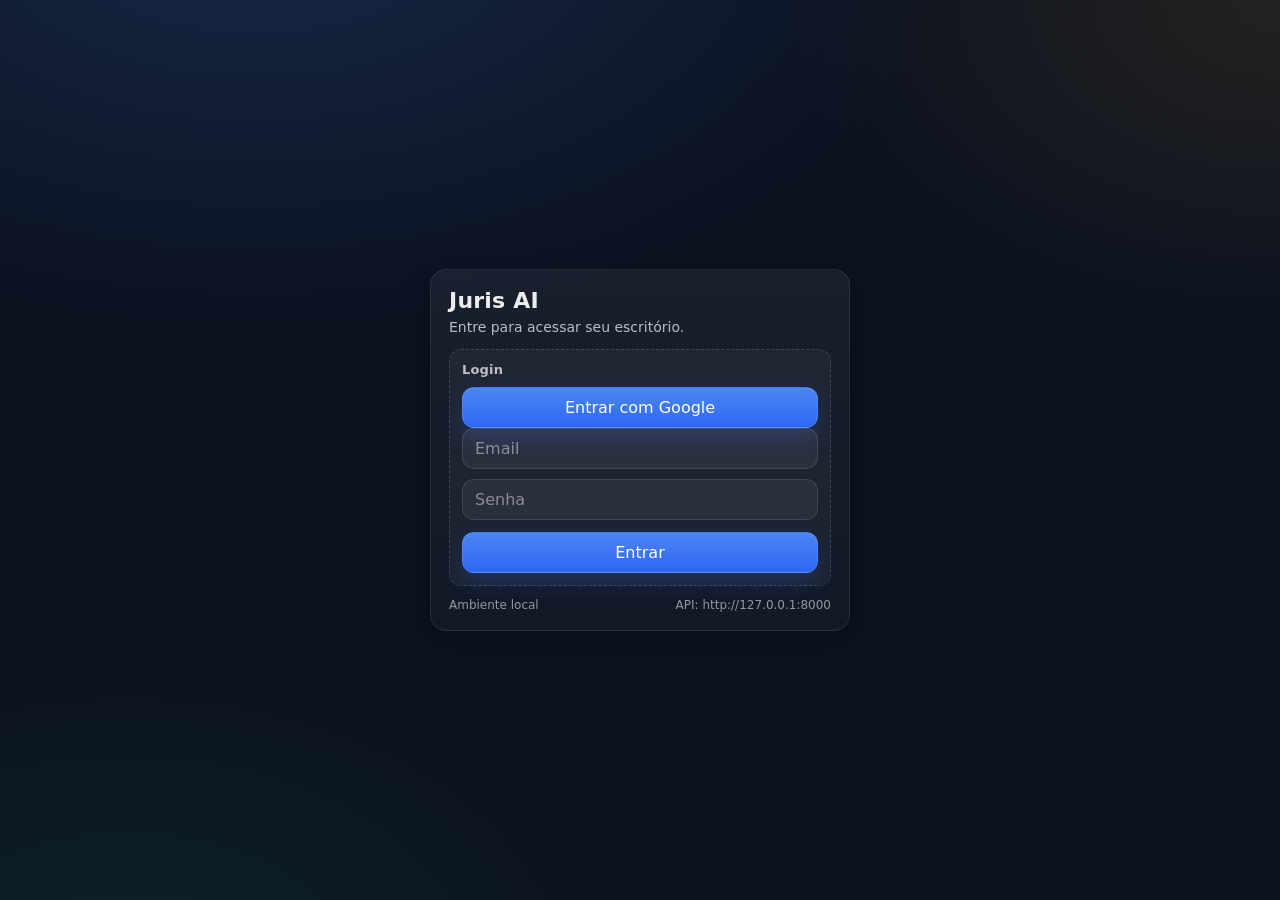
==== frontend/attacks.html @ 19057503 "att" ====
<!DOCTYPE html>
<html lang="pt-BR">
<head>
  <meta charset="UTF-8" />
  <meta name="viewport" content="width=device-width,initial-scale=1.0" />
  <title>Ataque & Defesa - Juris AI</title>
  <link rel="stylesheet" href="styles.css" />
</head>
<body>

<div class="app-shell">

  <aside class="sidebar">
    <div class="brand">
      <div>
        <strong>Juris AI</strong><br/>
        <span>Ataque & Defesa</span>
      </div>
      <span style="width:10px;height:10px;border-radius:999px;background:var(--primary);box-shadow:0 0 0 4px rgba(79,140,255,.18)"></span>
    </div>

    <nav class="nav">
      <a href="dashboard.html">🏠 Dashboard</a>
      <a href="documents.html">📁 Documentos</a>
      <a href="process.html">📌 Processos</a>
      <a class="active" href="attacks.html">⚔️ Ataque & Defesa</a>
      <a href="import.html">⬆️ Import CSV</a>

      <div class="hint">
        Workspace textual por processo (estratégia + rascunho da peça).
      </div>
    </nav>
  </aside>

  <main class="main">

    <header class="topbar">
      <h1>Ataque & Defesa</h1>
      <div style="display:flex; gap:10px; align-items:center;">
        <button class="secondary" id="btnNew">Novo</button>
        <button class="secondary" id="btnSave">Salvar (stub)</button>
        <button onclick="logout()">Sair</button>
      </div>
    </header>

    <section class="grid">

      <!-- CONTEXTO -->
      <div class="box">
        <h2>Contexto</h2>

        <div class="form-box">
          <h3>Processo</h3>
          <select id="processSelect">
            <option value="">Carregando processos...</option>
          </select>
        </div>

        <div class="form-box">
          <h3>Estratégia</h3>
          <input id="thesis" placeholder="Tese central (ex: nulidade, prescrição, etc)" />
          <input id="goal" placeholder="Objetivo (ex: improcedência, acordo, liminar...)" />
          <input id="risk" placeholder="Riscos (ex: prova fraca, prazo apertado...)" />
        </div>

        <div class="form-box">
          <h3>Anexos úteis (auto + manual)</h3>

          <textarea
            id="refDocs"
            rows="6"
            placeholder="Documentos do processo (auto) + observações manuais"
            style="width:100%; padding:12px; border-radius:12px;
                   border:1px solid rgba(255,255,255,.10);
                   background: rgba(255,255,255,.05);
                   color: rgba(255,255,255,.92);
                   outline:none;"></textarea>

          <p class="muted" style="margin-top:8px;">
            Ao selecionar o processo, os documentos vinculados aparecem aqui automaticamente.
          </p>
        </div>
      </div>

      <!-- PEÇA -->
      <div class="box">
        <h2>Peça (rascunho)</h2>

        <div class="form-box">
          <h3>Modelo</h3>
          <select id="template">
            <option value="contestacao">Contestação</option>
            <option value="peticao_inicial">Petição inicial</option>
            <option value="recurso">Recurso</option>
            <option value="manifestacao">Manifestação</option>
            <option value="outro">Outro</option>
          </select>
        </div>

        <textarea
          id="draft"
          rows="18"
          placeholder="Escreva aqui o rascunho da peça..."
          style="width:100%; padding:12px; border-radius:12px;
                 border:1px solid rgba(255,255,255,.10);
                 background: rgba(255,255,255,.05);
                 color: rgba(255,255,255,.92);
                 outline:none;"></textarea>

        <div style="display:flex; gap:10px; margin-top:10px;">
          <button class="secondary" id="btnCopy" style="flex:1;">Copiar</button>
          <button id="btnExport" style="flex:1;">Exportar TXT</button>
        </div>

        <p class="muted" id="status" style="margin-top:10px;">Pronto.</p>
      </div>

    </section>

    <script type="module" src="attacks.js"></script>
  </main>
</div>

</body>
</html>
---- frontend/styles.css ----
/* =====================
   DESIGN TOKENS
===================== */
:root{
  --bg: #0b1220;
  --surface: #0f172a;     /* slate-900 */
  --card: #111c33;        /* custom */
  --muted: rgba(255,255,255,.08);
  --muted-2: rgba(255,255,255,.12);

  --text: rgba(255,255,255,.92);
  --text-dim: rgba(255,255,255,.70);
  --text-faint: rgba(255,255,255,.52);

  --primary: #4f8cff;
  --primary-2: #2f6bff;

  --danger: #ff4d4f;
  --warn: #ffb020;
  --ok: #22c55e;

  --radius: 16px;
  --radius-sm: 12px;

  --shadow: 0 12px 35px rgba(0,0,0,.35);
  --shadow-soft: 0 8px 22px rgba(0,0,0,.22);

  --ring: 0 0 0 4px rgba(79,140,255,.25);
}

/* =====================
   RESET / BASE
===================== */
*{ box-sizing:border-box; }
html, body{ height:100%; }
body{
  margin:0;
  padding:24px;
  font-family: ui-sans-serif, system-ui, -apple-system, Segoe UI, Roboto, Arial, "Helvetica Neue", Helvetica, sans-serif;
  background:
    radial-gradient(1200px 700px at 20% -10%, rgba(79,140,255,.18), transparent 60%),
    radial-gradient(900px 600px at 100% 0%, rgba(255,176,32,.10), transparent 55%),
    radial-gradient(900px 600px at 10% 110%, rgba(34,197,94,.10), transparent 55%),
    var(--bg);
  color: var(--text);
}

a{ color: inherit; }
a:hover{ color: rgba(255,255,255,.95); }

ul{ margin:0; padding:0; list-style:none; }
button, input, select{ font:inherit; }

.muted{ color: var(--text-dim); font-size: 13px; }
.row{ display:flex; gap:10px; flex-wrap:wrap; align-items:center; }

/* =====================
   TOPBAR
===================== */
.topbar{
  display:flex;
  align-items:center;
  justify-content:space-between;
  gap:12px;
  margin-bottom:18px;
  padding:14px 16px;
  border-radius: var(--radius);
  background: linear-gradient(180deg, rgba(255,255,255,.06), rgba(255,255,255,.03));
  border: 1px solid var(--muted);
  box-shadow: var(--shadow-soft);
}

.topbar h1{
  margin:0;
  font-size: 18px;
  letter-spacing: .2px;
}
.topbar h1::after{
  content:"";
  display:inline-block;
  width:8px; height:8px;
  border-radius:999px;
  background: var(--primary);
  margin-left:10px;
  box-shadow: 0 0 0 4px rgba(79,140,255,.18);
}

/* =====================
   BUTTONS
===================== */
button{
  border:1px solid rgba(255,255,255,.10);
  background: linear-gradient(180deg, rgba(79,140,255,.95), rgba(47,107,255,.95));
  color:white;
  padding:10px 14px;
  border-radius: 12px;
  cursor:pointer;
  box-shadow: 0 10px 22px rgba(47,107,255,.22);
  transition: transform .08s ease, filter .15s ease, box-shadow .15s ease;
}
button:hover{
  filter: brightness(1.05);
  box-shadow: 0 14px 28px rgba(47,107,255,.26);
}
button:active{ transform: translateY(1px); }
button:disabled{
  opacity:.55;
  cursor:not-allowed;
  box-shadow:none;
}

button.secondary{
  background: linear-gradient(180deg, rgba(255,255,255,.08), rgba(255,255,255,.04));
  box-shadow:none;
}

button.danger{
  background: linear-gradient(180deg, rgba(255,77,79,.95), rgba(220,38,38,.95));
  box-shadow: 0 10px 22px rgba(255,77,79,.20);
}

.btn-small{
  padding:8px 10px;
  border-radius:10px;
  font-size:13px;
}

/* =====================
   INPUTS / SELECTS
===================== */
input, select{
  width:100%;
  padding:10px 12px;
  border-radius: 12px;
  border: 1px solid rgba(255,255,255,.10);
  background: rgba(255,255,255,.06);
  color: var(--text);
  outline:none;
  transition: box-shadow .15s ease, border-color .15s ease, background .15s ease;
}

input::placeholder{ color: rgba(255,255,255,.45); }
input:focus, select:focus{
  border-color: rgba(79,140,255,.55);
  box-shadow: var(--ring);
  background: rgba(255,255,255,.07);
}

select option{
  background:#0f172a;
  color: white;
}

/* =====================
   STATUS BAR (dark consistent)
===================== */
.statusbar{
  display:flex;
  justify-content:space-between;
  align-items:center;
  gap:16px;
  padding:14px 16px;
  border-radius:14px;
  background: linear-gradient(180deg, rgba(255,255,255,.06), rgba(255,255,255,.03));
  border: 1px solid rgba(255,255,255,0.10);
  box-shadow: var(--shadow-soft);
  margin: 10px 0 18px;
}

.status-left{
  display:flex;
  align-items:center;
  gap:10px;
  flex-wrap:wrap;
}

.dot{
  width:10px;
  height:10px;
  border-radius:999px;
  display:inline-block;
}
.dot-green{ background: var(--ok); }
.dot-red{ background: var(--danger); }

.status-right{
  display:flex;
  gap:8px;
  flex-wrap:wrap;
  justify-content:flex-end;
}

.pill{
  background: rgba(255,255,255,0.06);
  border:1px solid rgba(255,255,255,0.10);
  padding:6px 10px;
  border-radius:999px;
  font-size:13px;
  color: var(--text-dim);
}
.pill b{ color: rgba(255,255,255,.92); }
.pill.danger{
  background: rgba(255,77,79,0.10);
  border-color: rgba(255,77,79,0.22);
}

/* =====================
   TOP CARDS
===================== */
.cards{
  display:grid;
  grid-template-columns: repeat(3, 1fr);
  gap: 14px;
  margin: 18px 0 20px;
}

.card{
  border-radius: var(--radius);
  border: 1px solid var(--muted);
  background:
    radial-gradient(700px 350px at 0% 0%, rgba(79,140,255,.14), transparent 55%),
    linear-gradient(180deg, rgba(255,255,255,.06), rgba(255,255,255,.03));
  box-shadow: var(--shadow-soft);
  padding: 16px;
  text-align:left;
  overflow:hidden;
  position:relative;
}
.card h3{
  margin:0;
  font-size: 13px;
  color: var(--text-dim);
  font-weight: 600;
  letter-spacing: .25px;
}
.card span{
  display:block;
  margin-top:10px;
  font-size: 28px;
  font-weight: 800;
  color: white;
}
.card::after{
  content:"";
  position:absolute;
  right:-40px; top:-40px;
  width:120px; height:120px;
  border-radius: 999px;
  background: rgba(255,255,255,.06);
  filter: blur(0.2px);
}

/* quando bloqueado, mantém dark (não vira branco) */
.card-blocked{
  border: 1px solid rgba(255,77,79,.35);
  background:
    radial-gradient(700px 350px at 0% 0%, rgba(255,77,79,.12), transparent 60%),
    linear-gradient(180deg, rgba(255,255,255,.06), rgba(255,255,255,.03));
}
.card-blocked h3{ color: rgba(255,77,79,.92); }
.card-blocked span{ color: rgba(255,255,255,.96); }

/* =====================
   GRID / BOXES
===================== */
.grid{
  display:grid;
  grid-template-columns: repeat(auto-fit, minmax(340px, 1fr));
  gap: 16px;
}

.box{
  border-radius: var(--radius);
  border: 1px solid var(--muted);
  background: linear-gradient(180deg, rgba(255,255,255,.06), rgba(255,255,255,.03));
  box-shadow: var(--shadow-soft);
  padding: 16px;
}

.box h2{
  margin:0 0 12px 0;
  font-size: 16px;
  letter-spacing: .2px;
}

/* =====================
   FORMS
===================== */
.form-box{
  border-radius: var(--radius-sm);
  border: 1px dashed rgba(255,255,255,.14);
  background: rgba(255,255,255,.04);
  padding: 12px;
  margin-bottom: 14px;
}

.form-box h3{
  margin: 0 0 10px 0;
  font-size: 13px;
  color: var(--text-dim);
  font-weight: 700;
  letter-spacing: .2px;
}

.form-box input,
.form-box select{ margin-bottom: 10px; }
.form-box button{ width:100%; }

/* =====================
   CHECKBOX
===================== */
label{ color: var(--text-dim); }

label input[type="checkbox"]{
  width: 18px;
  height: 18px;
  accent-color: var(--primary);
}

label.checkbox{
  display:flex;
  gap:10px;
  align-items:center;
  padding:10px 12px;
  border-radius: 12px;
  border: 1px solid rgba(255,255,255,.10);
  background: rgba(255,255,255,.05);
}

/* =====================
   LIST ITEMS (default)
===================== */
ul li{
  padding: 10px 12px;
  border-radius: 12px;
  border: 1px solid rgba(255,255,255,.08);
  background: rgba(255,255,255,.04);
  margin-bottom: 10px;
  color: var(--text);
  box-shadow: 0 8px 18px rgba(0,0,0,.18);
}
ul li:last-child{ margin-bottom: 0; }

/* =====================
   DEADLINES LIST ITEMS (layout)
===================== */
.deadline-item{
  display:flex;
  justify-content:space-between;
  align-items:center;
  gap:12px;
  padding:12px 12px;
  border-radius:12px;
  background: rgba(255,255,255,.04);
  border: 1px solid rgba(255,255,255,.08);
  margin-bottom:10px;
}

.deadline-left{ display:flex; flex-direction:column; gap:4px; }
.deadline-title{ display:flex; align-items:center; gap:10px; }
.deadline-meta{ font-size:13px; color: var(--text-dim); }

.badge{
  font-size:12px;
  font-weight:700;
  padding:4px 8px;
  border-radius:999px;
  border:1px solid transparent;
  letter-spacing:.2px;
}
.badge-danger{
  color: rgba(255,255,255,.92);
  background: rgba(255,77,79,0.14);
  border-color: rgba(255,77,79,0.25);
}
.badge-muted{
  color: rgba(255,255,255,.82);
  background: rgba(148,163,184,0.12);
  border-color: rgba(148,163,184,0.22);
}

/* =====================
   DEADLINES VISUAL STATES
===================== */
.deadline-done{
  opacity: .65;
  text-decoration: line-through;
}

.deadline-expired{
  border-color: rgba(255,77,79,.35);
  background: rgba(255,77,79,.10);
}

.deadline-today{
  border-color: rgba(255,176,32,.35);
  background: rgba(255,176,32,.10);
}

.deadline-soon{
  border-color: rgba(79,140,255,.35);
  background: rgba(79,140,255,.10);
}

/* =====================
   LOCK OVERLAY
===================== */
#lock-overlay{
  position: fixed;
  inset: 0;
  background: rgba(0,0,0,.78);
  backdrop-filter: blur(6px);
  display:flex;
  align-items:center;
  justify-content:center;
  z-index: 9999;
  padding: 20px;
}

.lock-box{
  width: min(520px, 100%);
  border-radius: 18px;
  border: 1px solid rgba(255,255,255,.10);
  background:
    radial-gradient(900px 480px at 0% 0%, rgba(255,77,79,.18), transparent 55%),
    linear-gradient(180deg, rgba(255,255,255,.08), rgba(255,255,255,.04));
  box-shadow: var(--shadow);
  padding: 18px;
}

.lock-box h2{
  margin: 0 0 6px 0;
  color: rgba(255,255,255,.95);
  font-size: 18px;
  letter-spacing: .2px;
}

.lock-box p{
  margin: 8px 0 0 0;
  color: var(--text-dim);
}

.lock-box h3{
  margin: 14px 0 8px 0;
  font-size: 13px;
  color: var(--text-dim);
  letter-spacing: .2px;
}

.lock-box ul li{
  background: rgba(255,77,79,.10);
  border-color: rgba(255,77,79,.25);
  box-shadow:none;
}

/* =====================
   RESPONSIVE
===================== */
@media (max-width: 860px){
  .cards{ grid-template-columns: 1fr; }
  body{ padding: 16px; }
  .grid{ grid-template-columns: 1fr; }
}

/* =====================
   APP SHELL (SIDEBAR)
===================== */
.app-shell{
  display:grid;
  grid-template-columns: 260px 1fr;
  gap:16px;
  align-items:start;
}

.sidebar{
  position: sticky;
  top: 16px;
  align-self:start;

  border-radius: var(--radius);
  border: 1px solid var(--muted);
  background: linear-gradient(180deg, rgba(255,255,255,.06), rgba(255,255,255,.03));
  box-shadow: var(--shadow-soft);
  padding: 14px;
  min-height: calc(100vh - 32px);
}

.sidebar .brand{
  display:flex;
  align-items:center;
  justify-content:space-between;
  gap:10px;
  padding: 10px 10px 12px;
  border-radius: 14px;
  border: 1px solid rgba(255,255,255,.08);
  background: rgba(255,255,255,.04);
  margin-bottom: 12px;
}

.sidebar .brand strong{
  font-size: 14px;
  letter-spacing:.3px;
}
.sidebar .brand span{
  font-size: 12px;
  opacity:.7;
}

.nav{
  display:flex;
  flex-direction:column;
  gap:8px;
  margin-top: 10px;
}

.nav a{
  display:flex;
  align-items:center;
  gap:10px;
  padding: 10px 12px;
  border-radius: 14px;
  border: 1px solid rgba(255,255,255,.08);
  background: rgba(255,255,255,.03);
  color: rgba(255,255,255,.88);
  transition: transform .08s ease, background .15s ease, border-color .15s ease;
}

.nav a:hover{
  background: rgba(255,255,255,.05);
  border-color: rgba(79,140,255,.25);
}

.nav a.active{
  border-color: rgba(79,140,255,.45);
  background: rgba(79,140,255,.12);
  box-shadow: 0 0 0 4px rgba(79,140,255,.12);
}

.nav .hint{
  margin-top: 10px;
  padding: 10px 12px;
  border-radius: 14px;
  border: 1px dashed rgba(255,255,255,.14);
  background: rgba(255,255,255,.03);
  color: rgba(255,255,255,.7);
  font-size: 12px;
  line-height: 1.35;
}

.main{
  min-width: 0;
}

/* =====================
   FIX: DARK CONSISTENCY
   (Você tinha umas partes claras no fim do CSS)
===================== */
.statusbar{
  background: rgba(255,255,255,.04) !important;
  border: 1px solid rgba(255,255,255,.10) !important;
  box-shadow: var(--shadow-soft) !important;
}

.pill{
  background: rgba(255,255,255,.04) !important;
  border: 1px solid rgba(255,255,255,.08) !important;
}

.deadline-item{
  background: rgba(255,255,255,.04) !important;
  border: 1px solid rgba(255,255,255,.08) !important;
}

.badge-muted{
  color: rgba(255,255,255,.82) !important;
  background: rgba(148,163,184,.14) !important;
  border-color: rgba(148,163,184,.22) !important;
}

/* bloqueio dos cards em dark (antes tava branco/vermelho claro) */
.card-blocked{
  border: 2px solid rgba(255,77,79,.55) !important;
  background:
    radial-gradient(700px 350px at 0% 0%, rgba(255,77,79,.18), transparent 55%),
    linear-gradient(180deg, rgba(255,255,255,.06), rgba(255,255,255,.03)) !important;
}
.card-blocked h3{ color: rgba(255,255,255,.80) !important; }
.card-blocked span{ color: white !important; }

/* =====================
   RESPONSIVE
===================== */
@media (max-width: 980px){
  .app-shell{ grid-template-columns: 1fr; }
  .sidebar{ position: relative; min-height:auto; }
}
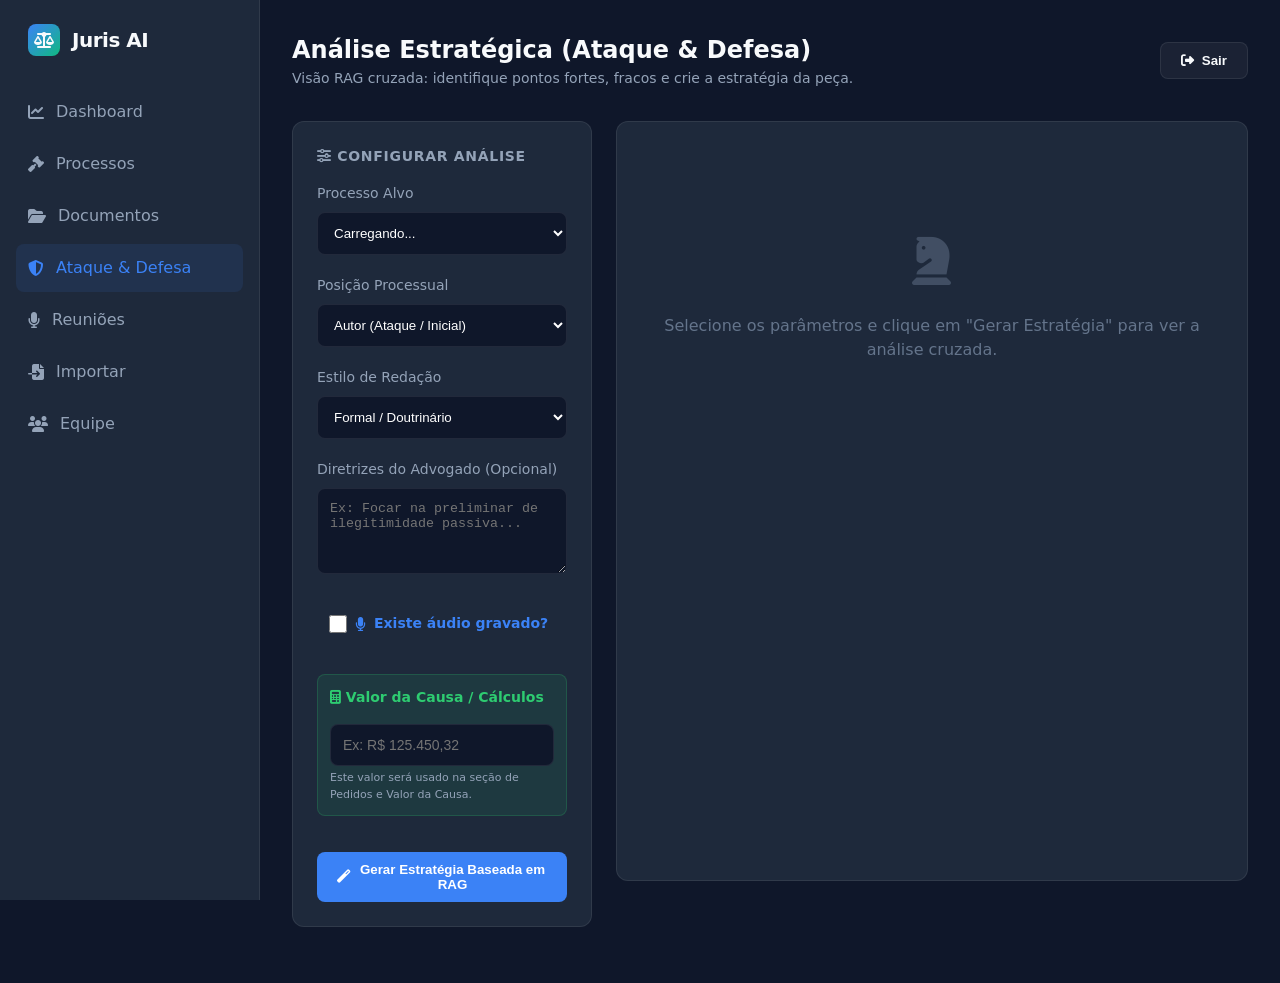
==== commit d072ad98: "final juris ai" ====
--- a/frontend/attacks.html
+++ b/frontend/attacks.html
@@ -5,121 +5,151 @@
   <meta name="viewport" content="width=device-width,initial-scale=1.0" />
   <title>Ataque & Defesa - Juris AI</title>
   <link rel="stylesheet" href="styles.css" />
+  <link rel="stylesheet" href="https://cdnjs.cloudflare.com/ajax/libs/font-awesome/6.4.0/css/all.min.css" />
 </head>
+
 <body>
+  <div class="app-shell">
+    
+    <!-- SIDEBAR -->
+    <aside class="sidebar">
+      <div class="brand">
+        <div class="brand-icon"><i class="fas fa-balance-scale"></i></div>
+        <h2>Juris AI</h2>
+      </div>
 
-<div class="app-shell">
+      <nav class="nav">
+        <a href="dashboard.html"><i class="fas fa-chart-line"></i> <span>Dashboard</span></a>
+        <a href="process.html"><i class="fas fa-gavel"></i> <span>Processos</span></a>
+        <a href="documents.html"><i class="fas fa-folder-open"></i> <span>Documentos</span></a>
+        <a class="active" href="attacks.html"><i class="fas fa-shield-halved"></i> <span>Ataque & Defesa</span></a>
+        <a href="meeting.html"><i class="fas fa-microphone"></i> <span>Reuniões</span></a>
+        <a href="import.html"><i class="fas fa-file-import"></i> <span>Importar</span></a>
+        <a href="team.html"><i class="fas fa-users"></i> <span>Equipe</span></a>
+      </nav>
+    </aside>
 
-  <aside class="sidebar">
-    <div class="brand">
-      <div>
-        <strong>Juris AI</strong><br/>
-        <span>Ataque & Defesa</span>
-      </div>
-      <span style="width:10px;height:10px;border-radius:999px;background:var(--primary);box-shadow:0 0 0 4px rgba(79,140,255,.18)"></span>
-    </div>
+    <main class="main">
+      <header class="topbar">
+        <div>
+          <h1>Análise Estratégica (Ataque & Defesa)</h1>
+          <p style="color: var(--text-secondary); font-size: 14px;">Visão RAG cruzada: identifique pontos fortes, fracos e crie a estratégia da peça.</p>
+        </div>
+        <div class="topbar-actions">
+          <button class="secondary" type="button" onclick="logout()"><i class="fas fa-sign-out-alt"></i> Sair</button>
+        </div>
+      </header>
 
-    <nav class="nav">
-      <a href="dashboard.html">🏠 Dashboard</a>
-      <a href="documents.html">📁 Documentos</a>
-      <a href="process.html">📌 Processos</a>
-      <a class="active" href="attacks.html">⚔️ Ataque & Defesa</a>
-      <a href="import.html">⬆️ Import CSV</a>
+      <div style="display: grid; grid-template-columns: 300px 1fr; gap: 24px; align-items: start;">
+        
+        <!-- ESQUERDA: CONFIGURAÇÃO -->
+        <div class="panel">
+          <h3 style="font-size: 14px; color: var(--text-secondary); text-transform: uppercase; letter-spacing: 0.05em; margin-bottom: 16px;">
+            <i class="fas fa-sliders-h"></i> Configurar Análise
+          </h3>
+          
+          <div class="form-group">
+            <label>Processo Alvo</label>
+            <select id="processSelect">
+              <option value="">Carregando...</option>
+            </select>
+          </div>
 
-      <div class="hint">
-        Workspace textual por processo (estratégia + rascunho da peça).
-      </div>
-    </nav>
-  </aside>
+          <div class="form-group">
+            <label>Posição Processual</label>
+            <select id="modeSelect">
+              <option value="attack">Autor (Ataque / Inicial)</option>
+              <option value="defense">Réu (Defesa / Contestação)</option>
+            </select>
+          </div>
 
-  <main class="main">
+          <div class="form-group">
+            <label>Estilo de Redação</label>
+            <select id="styleSelect">
+              <option value="formal">Formal / Doutrinário</option>
+              <option value="objetivo">Objetivo / Pragmático</option>
+            </select>
+          </div>
 
-    <header class="topbar">
-      <h1>Ataque & Defesa</h1>
-      <div style="display:flex; gap:10px; align-items:center;">
-        <button class="secondary" id="btnNew">Novo</button>
-        <button class="secondary" id="btnSave">Salvar (stub)</button>
-        <button onclick="logout()">Sair</button>
-      </div>
-    </header>
+          <div class="form-group">
+            <label>Diretrizes do Advogado (Opcional)</label>
+            <textarea id="notesInput" rows="4" placeholder="Ex: Focar na preliminar de ilegitimidade passiva..." style="resize: vertical;"></textarea>
+          </div>
 
-    <section class="grid">
+          <div class="form-group" style="margin-top: 16px; padding: 12px; background: rgba(var(--primary-rgb), 0.1); border-radius: 8px; border: 1px solid rgba(var(--primary-rgb), 0.2);">
+            <label style="display: flex; align-items: center; gap: 8px; cursor: pointer; color: var(--primary); font-weight: 600;">
+              <input type="checkbox" id="hasAudio" style="width: 18px; height: 18px;"> 
+              <i class="fas fa-microphone"></i> Existe áudio gravado?
+            </label>
+            <div id="audioDetails" style="display: none; margin-top: 12px;">
+              <label style="font-size: 12px; margin-bottom: 4px; display: block;">Resumo ou Transcrição do Áudio</label>
+              <textarea id="audioNotes" rows="3" placeholder="O que é dito no áudio? Isso será usado como prova na peça." style="font-size: 13px; resize: vertical;"></textarea>
+            </div>
+          </div>
 
-      <!-- CONTEXTO -->
-      <div class="box">
-        <h2>Contexto</h2>
+          <div class="form-group" style="margin-top: 12px; padding: 12px; background: rgba(46, 204, 113, 0.1); border-radius: 8px; border: 1px solid rgba(46, 204, 113, 0.2);">
+            <label style="color: #2ecc71; font-weight: 600;"><i class="fas fa-calculator"></i> Valor da Causa / Cálculos</label>
+            <input type="text" id="calculationValue" placeholder="Ex: R$ 125.450,32" style="margin-top: 8px; font-size: 14px;">
+            <p style="font-size: 11px; color: var(--text-secondary); margin-top: 4px;">Este valor será usado na seção de Pedidos e Valor da Causa.</p>
+          </div>
 
-        <div class="form-box">
-          <h3>Processo</h3>
-          <select id="processSelect">
-            <option value="">Carregando processos...</option>
-          </select>
+          <button id="btnCompose" class="primary" style="width: 100%; justify-content: center; margin-top: 16px;">
+            <i class="fas fa-magic"></i> Gerar Estratégia Baseada em RAG
+          </button>
         </div>
 
-        <div class="form-box">
-          <h3>Estratégia</h3>
-          <input id="thesis" placeholder="Tese central (ex: nulidade, prescrição, etc)" />
-          <input id="goal" placeholder="Objetivo (ex: improcedência, acordo, liminar...)" />
-          <input id="risk" placeholder="Riscos (ex: prova fraca, prazo apertado...)" />
+        <!-- DIREITA: RESULTADO DA IA -->
+        <div class="panel" style="min-height: calc(100vh - 140px);">
+          
+          <div id="loadingBox" style="display: none; text-align: center; padding: 60px 20px;">
+            <div style="font-size: 40px; color: var(--primary); margin-bottom: 16px;"><i class="fas fa-circle-notch fa-spin"></i></div>
+            <h3 style="margin: 0 0 8px 0;">O Cérebro Juris IA está analisando...</h3>
+            <p style="color: var(--text-secondary);">Cruzando documentos, jurisprudência e reuniões transcritas.</p>
+          </div>
+
+          <div id="resultBox" style="display: none;">
+            <div style="display: flex; justify-content: space-between; align-items: center; margin-bottom: 24px; border-bottom: 1px solid var(--card-border); padding-bottom: 16px;">
+              <h2 id="resultTitle" style="margin: 0; color: var(--primary);">Estratégia Gerada</h2>
+              <div style="display: flex; gap: 8px;">
+                <button id="btnCopyResult" class="secondary btn-small"><i class="fas fa-copy"></i> Copiar Estrutura</button>
+                <button id="btnGeneratePetition" class="primary btn-small"><i class="fas fa-file-signature"></i> Gerar Peça Completa</button>
+              </div>
+            </div>
+
+            <div style="background: rgba(0,0,0,0.2); padding: 20px; border-radius: 12px; margin-bottom: 24px;">
+              <h4 style="color: var(--text-secondary); text-transform: uppercase; font-size: 12px; margin: 0 0 8px 0;">Síntese Executiva</h4>
+              <p id="resultSummary" style="margin: 0; font-size: 15px; line-height: 1.6;"></p>
+            </div>
+
+            <h3 style="margin: 0 0 16px 0; font-size: 16px;"><i class="fas fa-layer-group"></i> Estrutura Recomendada</h3>
+            <div id="resultSections" style="display: flex; flex-direction: column; gap: 16px;">
+              <!-- Seções geradas via JS -->
+            </div>
+
+            <div style="margin-top: 32px; border-top: 1px solid var(--card-border); padding-top: 24px;">
+              <h3 style="margin: 0 0 16px 0; font-size: 14px; color: var(--text-secondary);"><i class="fas fa-book-open"></i> Fontes Utilizadas (RAG)</h3>
+              <ul id="resultSources" style="list-style: none; padding: 0; margin: 0; display: flex; flex-direction: column; gap: 8px;">
+                <!-- Fontes via JS -->
+              </ul>
+            </div>
+          </div>
+          
+          <div id="emptyBox" style="text-align: center; padding: 80px 20px; color: var(--text-muted);">
+            <div style="font-size: 48px; margin-bottom: 16px; opacity: 0.5;"><i class="fas fa-chess-knight"></i></div>
+            <p style="font-size: 16px;">Selecione os parâmetros e clique em "Gerar Estratégia" para ver a análise cruzada.</p>
+          </div>
+
         </div>
 
-        <div class="form-box">
-          <h3>Anexos úteis (auto + manual)</h3>
+      </div>
+    </main>
+  </div>
 
-          <textarea
-            id="refDocs"
-            rows="6"
-            placeholder="Documentos do processo (auto) + observações manuais"
-            style="width:100%; padding:12px; border-radius:12px;
-                   border:1px solid rgba(255,255,255,.10);
-                   background: rgba(255,255,255,.05);
-                   color: rgba(255,255,255,.92);
-                   outline:none;"></textarea>
-
-          <p class="muted" style="margin-top:8px;">
-            Ao selecionar o processo, os documentos vinculados aparecem aqui automaticamente.
-          </p>
-        </div>
-      </div>
-
-      <!-- PEÇA -->
-      <div class="box">
-        <h2>Peça (rascunho)</h2>
-
-        <div class="form-box">
-          <h3>Modelo</h3>
-          <select id="template">
-            <option value="contestacao">Contestação</option>
-            <option value="peticao_inicial">Petição inicial</option>
-            <option value="recurso">Recurso</option>
-            <option value="manifestacao">Manifestação</option>
-            <option value="outro">Outro</option>
-          </select>
-        </div>
-
-        <textarea
-          id="draft"
-          rows="18"
-          placeholder="Escreva aqui o rascunho da peça..."
-          style="width:100%; padding:12px; border-radius:12px;
-                 border:1px solid rgba(255,255,255,.10);
-                 background: rgba(255,255,255,.05);
-                 color: rgba(255,255,255,.92);
-                 outline:none;"></textarea>
-
-        <div style="display:flex; gap:10px; margin-top:10px;">
-          <button class="secondary" id="btnCopy" style="flex:1;">Copiar</button>
-          <button id="btnExport" style="flex:1;">Exportar TXT</button>
-        </div>
-
-        <p class="muted" id="status" style="margin-top:10px;">Pronto.</p>
-      </div>
-
-    </section>
-
-    <script type="module" src="attacks.js"></script>
-  </main>
-</div>
-
+  <script src="config.js"></script>
+  <script src="storage.js"></script>
+  <script src="auth.js"></script>
+  <script src="http.js"></script>
+  <script src="guard.js"></script>
+  <script src="attacks.js"></script>
 </body>
-</html>
+</html>
--- a/frontend/styles.css
+++ b/frontend/styles.css
@@ -1,596 +1,302 @@
 /* =====================
-   DESIGN TOKENS
+   JURIS IA - CRM STYLE 
+   Modern, Professional, Elevated
 ===================== */
-:root{
-  --bg: #0b1220;
-  --surface: #0f172a;     /* slate-900 */
-  --card: #111c33;        /* custom */
-  --muted: rgba(255,255,255,.08);
-  --muted-2: rgba(255,255,255,.12);
-
-  --text: rgba(255,255,255,.92);
-  --text-dim: rgba(255,255,255,.70);
-  --text-faint: rgba(255,255,255,.52);
-
-  --primary: #4f8cff;
-  --primary-2: #2f6bff;
-
-  --danger: #ff4d4f;
-  --warn: #ffb020;
-  --ok: #22c55e;
-
-  --radius: 16px;
-  --radius-sm: 12px;
-
-  --shadow: 0 12px 35px rgba(0,0,0,.35);
-  --shadow-soft: 0 8px 22px rgba(0,0,0,.22);
-
-  --ring: 0 0 0 4px rgba(79,140,255,.25);
+
+:root {
+  /* Cores CRM Premium */
+  --bg: #0f172a;
+  --sidebar-bg: #1e293b;
+  --surface: #1e293b;
+  --card-bg: #1e293b;
+  --card-border: rgba(255, 255, 255, 0.08);
+  
+  --primary: #3b82f6; /* Azul Royal */
+  --primary-hover: #2563eb;
+  --accent: #10b981; /* Esmeralda para sucesso */
+  --gold: #f59e0b; /* Âmbar para alertas/prazos */
+  --danger: #ef4444;
+  
+  --text-main: #f8fafc;
+  --text-secondary: #94a3b8;
+  --text-muted: #64748b;
+  
+  --radius: 12px;
+  --shadow: 0 4px 6px -1px rgba(0, 0, 0, 0.1), 0 2px 4px -1px rgba(0, 0, 0, 0.06);
+  --shadow-lg: 0 10px 15px -3px rgba(0, 0, 0, 0.1), 0 4px 6px -2px rgba(0, 0, 0, 0.05);
+}
+
+* { box-sizing: border-box; margin: 0; padding: 0; }
+
+body {
+  font-family: 'Inter', system-ui, -apple-system, sans-serif;
+  background-color: var(--bg);
+  color: var(--text-main);
+  line-height: 1.5;
+  overflow-x: hidden;
 }
 
 /* =====================
-   RESET / BASE
+   APP SHELL
 ===================== */
-*{ box-sizing:border-box; }
-html, body{ height:100%; }
-body{
-  margin:0;
-  padding:24px;
-  font-family: ui-sans-serif, system-ui, -apple-system, Segoe UI, Roboto, Arial, "Helvetica Neue", Helvetica, sans-serif;
-  background:
-    radial-gradient(1200px 700px at 20% -10%, rgba(79,140,255,.18), transparent 60%),
-    radial-gradient(900px 600px at 100% 0%, rgba(255,176,32,.10), transparent 55%),
-    radial-gradient(900px 600px at 10% 110%, rgba(34,197,94,.10), transparent 55%),
-    var(--bg);
-  color: var(--text);
-}
-
-a{ color: inherit; }
-a:hover{ color: rgba(255,255,255,.95); }
-
-ul{ margin:0; padding:0; list-style:none; }
-button, input, select{ font:inherit; }
-
-.muted{ color: var(--text-dim); font-size: 13px; }
-.row{ display:flex; gap:10px; flex-wrap:wrap; align-items:center; }
+.app-shell {
+  display: flex;
+  min-height: 100vh;
+}
+
+/* SIDEBAR */
+.sidebar {
+  width: 260px;
+  background-color: var(--sidebar-bg);
+  border-right: 1px solid var(--card-border);
+  padding: 24px 16px;
+  display: flex;
+  flex-direction: column;
+  position: fixed;
+  height: 100vh;
+}
+
+.brand {
+  display: flex;
+  align-items: center;
+  gap: 12px;
+  padding: 0 12px 32px;
+}
+
+.brand-icon {
+  width: 32px;
+  height: 32px;
+  background: linear-gradient(135deg, var(--primary), var(--accent));
+  border-radius: 8px;
+  display: flex;
+  align-items: center;
+  justify-content: center;
+  font-weight: bold;
+}
+
+.brand h2 { font-size: 20px; letter-spacing: -0.5px; }
+
+.nav { display: flex; flex-direction: column; gap: 4px; }
+
+.nav a {
+  display: flex;
+  align-items: center;
+  gap: 12px;
+  padding: 12px;
+  border-radius: 8px;
+  color: var(--text-secondary);
+  text-decoration: none;
+  font-weight: 500;
+  transition: all 0.2s;
+}
+
+.nav a:hover {
+  background: rgba(255, 255, 255, 0.05);
+  color: var(--text-main);
+}
+
+.nav a.active {
+  background: rgba(59, 130, 246, 0.1);
+  color: var(--primary);
+}
+
+/* MAIN CONTENT */
+.main {
+  flex: 1;
+  margin-left: 260px;
+  padding: 32px;
+}
+
+.topbar {
+  display: flex;
+  justify-content: space-between;
+  align-items: center;
+  margin-bottom: 32px;
+}
+
+.topbar h1 { font-size: 24px; font-weight: 700; }
 
 /* =====================
-   TOPBAR
+   COMPONENTS
 ===================== */
-.topbar{
-  display:flex;
-  align-items:center;
-  justify-content:space-between;
-  gap:12px;
-  margin-bottom:18px;
-  padding:14px 16px;
+.card-grid {
+  display: grid;
+  grid-template-columns: repeat(auto-fit, minmax(240px, 1fr));
+  gap: 20px;
+  margin-bottom: 32px;
+}
+
+.kpi-card {
+  background: var(--card-bg);
+  border: 1px solid var(--card-border);
+  padding: 24px;
   border-radius: var(--radius);
-  background: linear-gradient(180deg, rgba(255,255,255,.06), rgba(255,255,255,.03));
-  border: 1px solid var(--muted);
-  box-shadow: var(--shadow-soft);
-}
-
-.topbar h1{
-  margin:0;
-  font-size: 18px;
-  letter-spacing: .2px;
-}
-.topbar h1::after{
-  content:"";
-  display:inline-block;
-  width:8px; height:8px;
-  border-radius:999px;
-  background: var(--primary);
-  margin-left:10px;
-  box-shadow: 0 0 0 4px rgba(79,140,255,.18);
+  box-shadow: var(--shadow);
+  transition: transform 0.2s;
+}
+
+.kpi-card:hover { transform: translateY(-4px); }
+
+.kpi-label { font-size: 14px; color: var(--text-secondary); font-weight: 500; }
+.kpi-value { font-size: 32px; font-weight: 700; margin: 8px 0; display: block; }
+.kpi-trend { font-size: 12px; display: flex; align-items: center; gap: 4px; }
+.trend-up { color: var(--accent); }
+
+.panel {
+  background: var(--card-bg);
+  border: 1px solid var(--card-border);
+  border-radius: var(--radius);
+  padding: 24px;
+  margin-bottom: 24px;
+}
+
+.panel-header {
+  display: flex;
+  justify-content: space-between;
+  align-items: center;
+  margin-bottom: 20px;
+  border-bottom: 1px solid var(--card-border);
+  padding-bottom: 16px;
+}
+
+.panel-title { font-size: 18px; font-weight: 600; }
+
+/* BUTTONS */
+button {
+  padding: 10px 20px;
+  border-radius: 8px;
+  border: none;
+  font-weight: 600;
+  cursor: pointer;
+  transition: all 0.2s;
+  display: inline-flex;
+  align-items: center;
+  gap: 8px;
+}
+
+.primary { background: var(--primary); color: white; }
+.primary:hover { background: var(--primary-hover); }
+
+.secondary { background: rgba(255,255,255,0.05); color: var(--text-main); border: 1px solid var(--card-border); }
+.secondary:hover { background: rgba(255,255,255,0.1); }
+
+.danger { background: rgba(239, 68, 68, 0.1); color: var(--danger); }
+.danger:hover { background: rgba(239, 68, 68, 0.2); }
+
+/* FORMS */
+.form-group { margin-bottom: 20px; }
+.form-group label { display: block; margin-bottom: 8px; font-size: 14px; color: var(--text-secondary); }
+
+input, select, textarea {
+  width: 100%;
+  padding: 12px;
+  background: #0f172a;
+  border: 1px solid var(--card-border);
+  border-radius: 8px;
+  color: white;
+  outline: none;
+  transition: border-color 0.2s;
+}
+
+input:focus { border-color: var(--primary); }
+
+/* TABLES */
+.data-table {
+  width: 100%;
+  border-collapse: collapse;
+}
+
+.data-table th {
+  text-align: left;
+  padding: 12px;
+  color: var(--text-secondary);
+  font-size: 13px;
+  text-transform: uppercase;
+  letter-spacing: 0.05em;
+  border-bottom: 1px solid var(--card-border);
+}
+
+.data-table td {
+  padding: 16px 12px;
+  border-bottom: 1px solid var(--card-border);
+  font-size: 14px;
+}
+
+.data-table tr:hover { background: rgba(255,255,255,0.02); }
+
+/* BADGES */
+.badge {
+  padding: 4px 10px;
+  border-radius: 20px;
+  font-size: 12px;
+  font-weight: 600;
+}
+
+.badge-active { background: rgba(16, 185, 129, 0.1); color: var(--accent); }
+.badge-pending { background: rgba(245, 158, 11, 0.1); color: var(--gold); }
+
+/* ABAS */
+.tabs {
+  display: flex;
+  gap: 24px;
+  border-bottom: 1px solid var(--card-border);
+  margin-bottom: 24px;
+}
+
+.tab-btn {
+  padding: 12px 0;
+  background: none;
+  border: none;
+  color: var(--text-secondary);
+  border-bottom: 2px solid transparent;
+  border-radius: 0;
+  box-shadow: none;
+}
+
+.tab-btn.is-active {
+  color: var(--primary);
+  border-bottom-color: var(--primary);
 }
 
 /* =====================
-   BUTTONS
+   MODAL 
 ===================== */
-button{
-  border:1px solid rgba(255,255,255,.10);
-  background: linear-gradient(180deg, rgba(79,140,255,.95), rgba(47,107,255,.95));
-  color:white;
-  padding:10px 14px;
-  border-radius: 12px;
-  cursor:pointer;
-  box-shadow: 0 10px 22px rgba(47,107,255,.22);
-  transition: transform .08s ease, filter .15s ease, box-shadow .15s ease;
-}
-button:hover{
-  filter: brightness(1.05);
-  box-shadow: 0 14px 28px rgba(47,107,255,.26);
-}
-button:active{ transform: translateY(1px); }
-button:disabled{
-  opacity:.55;
-  cursor:not-allowed;
-  box-shadow:none;
-}
-
-button.secondary{
-  background: linear-gradient(180deg, rgba(255,255,255,.08), rgba(255,255,255,.04));
-  box-shadow:none;
-}
-
-button.danger{
-  background: linear-gradient(180deg, rgba(255,77,79,.95), rgba(220,38,38,.95));
-  box-shadow: 0 10px 22px rgba(255,77,79,.20);
-}
-
-.btn-small{
-  padding:8px 10px;
-  border-radius:10px;
-  font-size:13px;
-}
-
-/* =====================
-   INPUTS / SELECTS
-===================== */
-input, select{
-  width:100%;
-  padding:10px 12px;
-  border-radius: 12px;
-  border: 1px solid rgba(255,255,255,.10);
-  background: rgba(255,255,255,.06);
-  color: var(--text);
-  outline:none;
-  transition: box-shadow .15s ease, border-color .15s ease, background .15s ease;
-}
-
-input::placeholder{ color: rgba(255,255,255,.45); }
-input:focus, select:focus{
-  border-color: rgba(79,140,255,.55);
-  box-shadow: var(--ring);
-  background: rgba(255,255,255,.07);
-}
-
-select option{
-  background:#0f172a;
-  color: white;
-}
-
-/* =====================
-   STATUS BAR (dark consistent)
-===================== */
-.statusbar{
-  display:flex;
-  justify-content:space-between;
-  align-items:center;
-  gap:16px;
-  padding:14px 16px;
-  border-radius:14px;
-  background: linear-gradient(180deg, rgba(255,255,255,.06), rgba(255,255,255,.03));
-  border: 1px solid rgba(255,255,255,0.10);
-  box-shadow: var(--shadow-soft);
-  margin: 10px 0 18px;
-}
-
-.status-left{
-  display:flex;
-  align-items:center;
-  gap:10px;
-  flex-wrap:wrap;
-}
-
-.dot{
-  width:10px;
-  height:10px;
-  border-radius:999px;
-  display:inline-block;
-}
-.dot-green{ background: var(--ok); }
-.dot-red{ background: var(--danger); }
-
-.status-right{
-  display:flex;
-  gap:8px;
-  flex-wrap:wrap;
-  justify-content:flex-end;
-}
-
-.pill{
-  background: rgba(255,255,255,0.06);
-  border:1px solid rgba(255,255,255,0.10);
-  padding:6px 10px;
-  border-radius:999px;
-  font-size:13px;
-  color: var(--text-dim);
-}
-.pill b{ color: rgba(255,255,255,.92); }
-.pill.danger{
-  background: rgba(255,77,79,0.10);
-  border-color: rgba(255,77,79,0.22);
-}
-
-/* =====================
-   TOP CARDS
-===================== */
-.cards{
-  display:grid;
-  grid-template-columns: repeat(3, 1fr);
-  gap: 14px;
-  margin: 18px 0 20px;
-}
-
-.card{
-  border-radius: var(--radius);
-  border: 1px solid var(--muted);
-  background:
-    radial-gradient(700px 350px at 0% 0%, rgba(79,140,255,.14), transparent 55%),
-    linear-gradient(180deg, rgba(255,255,255,.06), rgba(255,255,255,.03));
-  box-shadow: var(--shadow-soft);
-  padding: 16px;
-  text-align:left;
-  overflow:hidden;
-  position:relative;
-}
-.card h3{
-  margin:0;
+.modal-overlay {
+  position: fixed;
+  top: 0;
+  left: 0;
+  width: 100%;
+  height: 100%;
+  background: rgba(0, 0, 0, 0.75);
+  backdrop-filter: blur(4px);
+  display: none;
+  align-items: center;
+  justify-content: center;
+  z-index: 1000;
+  padding: 20px;
+}
+
+.modal-content {
+  animation: modalIn 0.3s ease-out;
+}
+
+@keyframes modalIn {
+  from { opacity: 0; transform: translateY(20px); }
+  to { opacity: 1; transform: translateY(0); }
+}
+
+.close-modal:hover {
+  color: var(--text-main) !important;
+}
+
+.btn-small {
+  padding: 6px 12px;
   font-size: 13px;
-  color: var(--text-dim);
-  font-weight: 600;
-  letter-spacing: .25px;
-}
-.card span{
-  display:block;
-  margin-top:10px;
-  font-size: 28px;
-  font-weight: 800;
-  color: white;
-}
-.card::after{
-  content:"";
-  position:absolute;
-  right:-40px; top:-40px;
-  width:120px; height:120px;
-  border-radius: 999px;
-  background: rgba(255,255,255,.06);
-  filter: blur(0.2px);
-}
-
-/* quando bloqueado, mantém dark (não vira branco) */
-.card-blocked{
-  border: 1px solid rgba(255,77,79,.35);
-  background:
-    radial-gradient(700px 350px at 0% 0%, rgba(255,77,79,.12), transparent 60%),
-    linear-gradient(180deg, rgba(255,255,255,.06), rgba(255,255,255,.03));
-}
-.card-blocked h3{ color: rgba(255,77,79,.92); }
-.card-blocked span{ color: rgba(255,255,255,.96); }
-
-/* =====================
-   GRID / BOXES
-===================== */
-.grid{
-  display:grid;
-  grid-template-columns: repeat(auto-fit, minmax(340px, 1fr));
-  gap: 16px;
-}
-
-.box{
-  border-radius: var(--radius);
-  border: 1px solid var(--muted);
-  background: linear-gradient(180deg, rgba(255,255,255,.06), rgba(255,255,255,.03));
-  box-shadow: var(--shadow-soft);
-  padding: 16px;
-}
-
-.box h2{
-  margin:0 0 12px 0;
-  font-size: 16px;
-  letter-spacing: .2px;
-}
-
-/* =====================
-   FORMS
-===================== */
-.form-box{
-  border-radius: var(--radius-sm);
-  border: 1px dashed rgba(255,255,255,.14);
-  background: rgba(255,255,255,.04);
-  padding: 12px;
-  margin-bottom: 14px;
-}
-
-.form-box h3{
-  margin: 0 0 10px 0;
-  font-size: 13px;
-  color: var(--text-dim);
-  font-weight: 700;
-  letter-spacing: .2px;
-}
-
-.form-box input,
-.form-box select{ margin-bottom: 10px; }
-.form-box button{ width:100%; }
-
-/* =====================
-   CHECKBOX
-===================== */
-label{ color: var(--text-dim); }
-
-label input[type="checkbox"]{
-  width: 18px;
-  height: 18px;
-  accent-color: var(--primary);
-}
-
-label.checkbox{
-  display:flex;
-  gap:10px;
-  align-items:center;
-  padding:10px 12px;
-  border-radius: 12px;
-  border: 1px solid rgba(255,255,255,.10);
-  background: rgba(255,255,255,.05);
-}
-
-/* =====================
-   LIST ITEMS (default)
-===================== */
-ul li{
-  padding: 10px 12px;
-  border-radius: 12px;
-  border: 1px solid rgba(255,255,255,.08);
-  background: rgba(255,255,255,.04);
-  margin-bottom: 10px;
-  color: var(--text);
-  box-shadow: 0 8px 18px rgba(0,0,0,.18);
-}
-ul li:last-child{ margin-bottom: 0; }
-
-/* =====================
-   DEADLINES LIST ITEMS (layout)
-===================== */
-.deadline-item{
-  display:flex;
-  justify-content:space-between;
-  align-items:center;
-  gap:12px;
-  padding:12px 12px;
-  border-radius:12px;
-  background: rgba(255,255,255,.04);
-  border: 1px solid rgba(255,255,255,.08);
-  margin-bottom:10px;
-}
-
-.deadline-left{ display:flex; flex-direction:column; gap:4px; }
-.deadline-title{ display:flex; align-items:center; gap:10px; }
-.deadline-meta{ font-size:13px; color: var(--text-dim); }
-
-.badge{
-  font-size:12px;
-  font-weight:700;
-  padding:4px 8px;
-  border-radius:999px;
-  border:1px solid transparent;
-  letter-spacing:.2px;
-}
-.badge-danger{
-  color: rgba(255,255,255,.92);
-  background: rgba(255,77,79,0.14);
-  border-color: rgba(255,77,79,0.25);
-}
-.badge-muted{
-  color: rgba(255,255,255,.82);
-  background: rgba(148,163,184,0.12);
-  border-color: rgba(148,163,184,0.22);
-}
-
-/* =====================
-   DEADLINES VISUAL STATES
-===================== */
-.deadline-done{
-  opacity: .65;
-  text-decoration: line-through;
-}
-
-.deadline-expired{
-  border-color: rgba(255,77,79,.35);
-  background: rgba(255,77,79,.10);
-}
-
-.deadline-today{
-  border-color: rgba(255,176,32,.35);
-  background: rgba(255,176,32,.10);
-}
-
-.deadline-soon{
-  border-color: rgba(79,140,255,.35);
-  background: rgba(79,140,255,.10);
-}
-
-/* =====================
-   LOCK OVERLAY
-===================== */
-#lock-overlay{
-  position: fixed;
-  inset: 0;
-  background: rgba(0,0,0,.78);
-  backdrop-filter: blur(6px);
-  display:flex;
-  align-items:center;
-  justify-content:center;
-  z-index: 9999;
-  padding: 20px;
-}
-
-.lock-box{
-  width: min(520px, 100%);
-  border-radius: 18px;
-  border: 1px solid rgba(255,255,255,.10);
-  background:
-    radial-gradient(900px 480px at 0% 0%, rgba(255,77,79,.18), transparent 55%),
-    linear-gradient(180deg, rgba(255,255,255,.08), rgba(255,255,255,.04));
-  box-shadow: var(--shadow);
-  padding: 18px;
-}
-
-.lock-box h2{
-  margin: 0 0 6px 0;
-  color: rgba(255,255,255,.95);
-  font-size: 18px;
-  letter-spacing: .2px;
-}
-
-.lock-box p{
-  margin: 8px 0 0 0;
-  color: var(--text-dim);
-}
-
-.lock-box h3{
-  margin: 14px 0 8px 0;
-  font-size: 13px;
-  color: var(--text-dim);
-  letter-spacing: .2px;
-}
-
-.lock-box ul li{
-  background: rgba(255,77,79,.10);
-  border-color: rgba(255,77,79,.25);
-  box-shadow:none;
-}
-
-/* =====================
-   RESPONSIVE
-===================== */
-@media (max-width: 860px){
-  .cards{ grid-template-columns: 1fr; }
-  body{ padding: 16px; }
-  .grid{ grid-template-columns: 1fr; }
-}
-
-/* =====================
-   APP SHELL (SIDEBAR)
-===================== */
-.app-shell{
-  display:grid;
-  grid-template-columns: 260px 1fr;
-  gap:16px;
-  align-items:start;
-}
-
-.sidebar{
-  position: sticky;
-  top: 16px;
-  align-self:start;
-
-  border-radius: var(--radius);
-  border: 1px solid var(--muted);
-  background: linear-gradient(180deg, rgba(255,255,255,.06), rgba(255,255,255,.03));
-  box-shadow: var(--shadow-soft);
-  padding: 14px;
-  min-height: calc(100vh - 32px);
-}
-
-.sidebar .brand{
-  display:flex;
-  align-items:center;
-  justify-content:space-between;
-  gap:10px;
-  padding: 10px 10px 12px;
-  border-radius: 14px;
-  border: 1px solid rgba(255,255,255,.08);
-  background: rgba(255,255,255,.04);
-  margin-bottom: 12px;
-}
-
-.sidebar .brand strong{
-  font-size: 14px;
-  letter-spacing:.3px;
-}
-.sidebar .brand span{
-  font-size: 12px;
-  opacity:.7;
-}
-
-.nav{
-  display:flex;
-  flex-direction:column;
-  gap:8px;
-  margin-top: 10px;
-}
-
-.nav a{
-  display:flex;
-  align-items:center;
-  gap:10px;
-  padding: 10px 12px;
-  border-radius: 14px;
-  border: 1px solid rgba(255,255,255,.08);
-  background: rgba(255,255,255,.03);
-  color: rgba(255,255,255,.88);
-  transition: transform .08s ease, background .15s ease, border-color .15s ease;
-}
-
-.nav a:hover{
-  background: rgba(255,255,255,.05);
-  border-color: rgba(79,140,255,.25);
-}
-
-.nav a.active{
-  border-color: rgba(79,140,255,.45);
-  background: rgba(79,140,255,.12);
-  box-shadow: 0 0 0 4px rgba(79,140,255,.12);
-}
-
-.nav .hint{
-  margin-top: 10px;
-  padding: 10px 12px;
-  border-radius: 14px;
-  border: 1px dashed rgba(255,255,255,.14);
-  background: rgba(255,255,255,.03);
-  color: rgba(255,255,255,.7);
-  font-size: 12px;
-  line-height: 1.35;
-}
-
-.main{
-  min-width: 0;
-}
-
-/* =====================
-   FIX: DARK CONSISTENCY
-   (Você tinha umas partes claras no fim do CSS)
-===================== */
-.statusbar{
-  background: rgba(255,255,255,.04) !important;
-  border: 1px solid rgba(255,255,255,.10) !important;
-  box-shadow: var(--shadow-soft) !important;
-}
-
-.pill{
-  background: rgba(255,255,255,.04) !important;
-  border: 1px solid rgba(255,255,255,.08) !important;
-}
-
-.deadline-item{
-  background: rgba(255,255,255,.04) !important;
-  border: 1px solid rgba(255,255,255,.08) !important;
-}
-
-.badge-muted{
-  color: rgba(255,255,255,.82) !important;
-  background: rgba(148,163,184,.14) !important;
-  border-color: rgba(148,163,184,.22) !important;
-}
-
-/* bloqueio dos cards em dark (antes tava branco/vermelho claro) */
-.card-blocked{
-  border: 2px solid rgba(255,77,79,.55) !important;
-  background:
-    radial-gradient(700px 350px at 0% 0%, rgba(255,77,79,.18), transparent 55%),
-    linear-gradient(180deg, rgba(255,255,255,.06), rgba(255,255,255,.03)) !important;
-}
-.card-blocked h3{ color: rgba(255,255,255,.80) !important; }
-.card-blocked span{ color: white !important; }
-
-/* =====================
-   RESPONSIVE
-===================== */
-@media (max-width: 980px){
-  .app-shell{ grid-template-columns: 1fr; }
-  .sidebar{ position: relative; min-height:auto; }
-}
+}
+
+/* RESPONSIVE */
+@media (max-width: 1024px) {
+  .sidebar { width: 80px; }
+  .brand h2, .nav a span { display: none; }
+  .main { margin-left: 80px; }
+}
